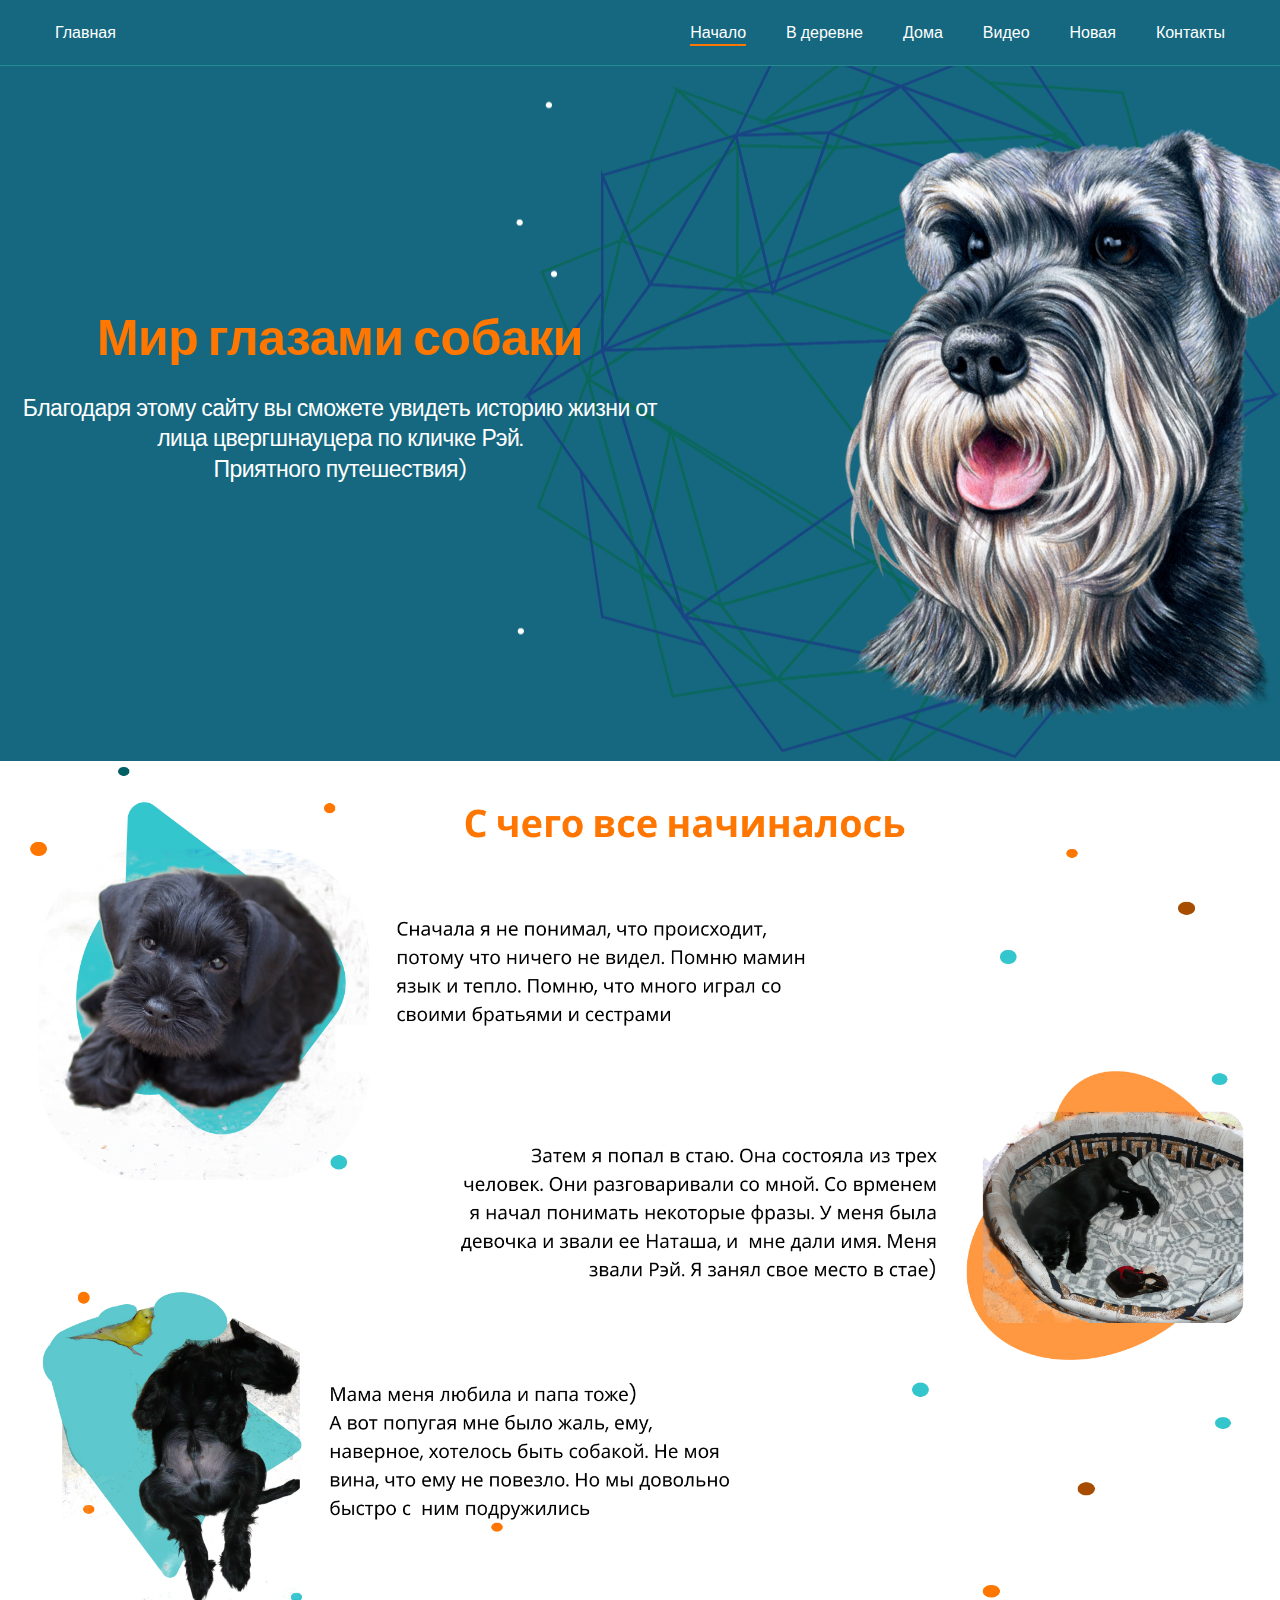
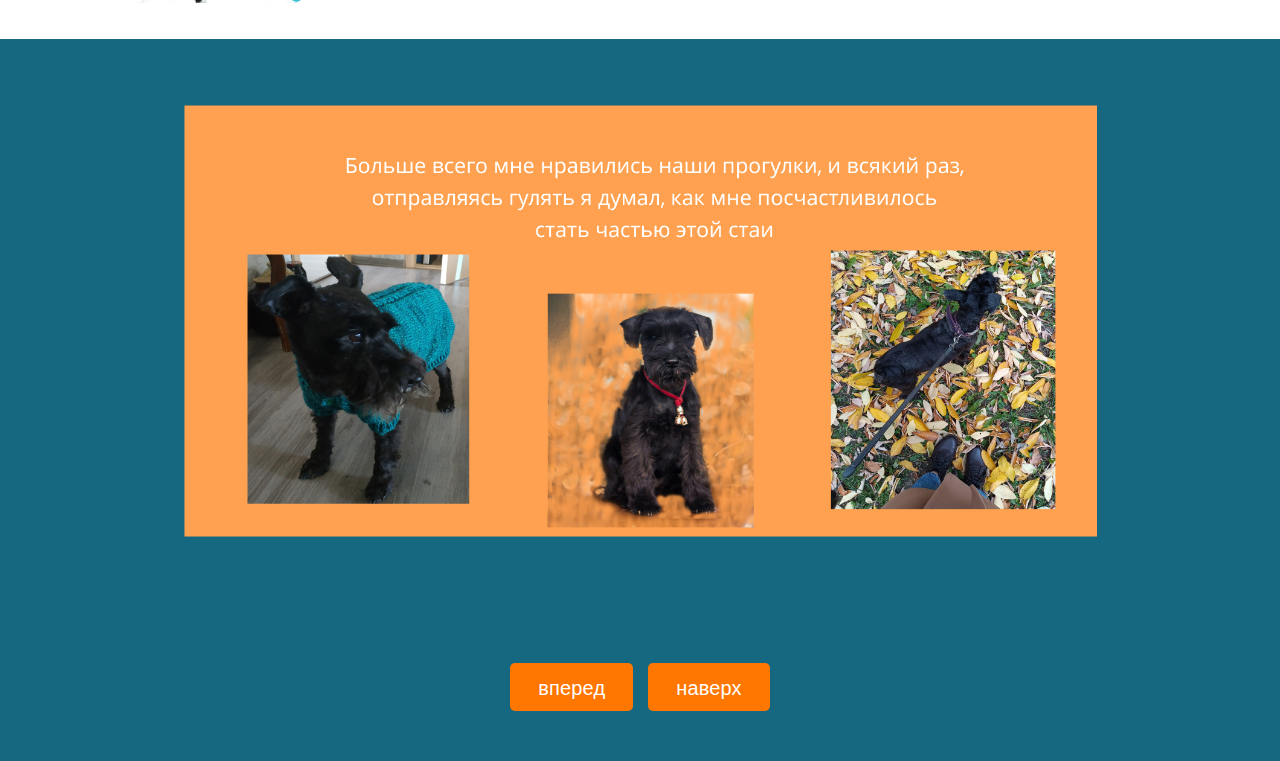
==== index.html @ 49e8dd7f "Add files via upload" ====
<!DOCTYPE html>
<html lang="en">
<head>
    <meta charset="UTF-8">
    <meta http-equiv="X-UA-Compatible" content="IE=edge">
    <meta name="viewport" content="width=device-width, initial-scale=1.0">
    <title>Цвергшнуцер</title>
    <link rel="stylesheet" href="./css/main.css">
</head>
<body>
    <nav class="nav "> <!--Блок для навигации-->
        <div class="container">

            <div class="nav-row"> <!--класс для выравнивания на одной линии-->
                <a href="./index.html" class="logo">Главная </a>
                <ul class="nav-list"> <!--список навигации-->
                    <li class="nav-list__item"><a href="./index.html" class="nav-list__link nav-list__link--active">Начало</a></li>
                    <li class="nav-list__item"><a href="./dacha.html" class="nav-list__link">В деревне</a></li>
                    <li class="nav-list__item"><a href="./home.html" class="nav-list__link">Дома</a></li>
                    <li class="nav-list__item"><a href="./video.html" class="nav-list__link">Видео</a></li>
                    <li class="nav-list__item"><a href="./new.html" class="nav-list__link" >Новая</a></li>
                    <li class="nav-list__item"><a href="./contacts1.html" class="nav-list__link">Контакты</a></li>
                </ul> 
            </div>

        </div>
    </nav>

    <header class="header ">

         <div class="header__wrapper">
             <h1 class="header__title">
                 Мир глазами собаки
            </h1>

            <div class="header__text">
                <p>Благодаря этому сайту вы сможете увидеть историю жизни от лица цвергшнауцера по кличке Рэй. <br> Приятного путешествия)
                </p>
            </div>

            <div class="header-img">
                <img src="./img/header-bg/klipartz.com.png">
            </div>

           <!-- <a href="#" class="btn">Начать погружение</a>-->

        </div>
    </header>
    
    <main class="section ">
        <div class="conteiner">
            <!--<h2 class="title-1"> С чего все начиналось</h2>-->
            <ul class="projects">
                <li class="project">
                    <img src="./img/project/пнг картинки/стр1/Frame 1.jpg" alt="project" class="project_img">
                </li>
                <li class="project">
                    <img src="./img/project/пнг картинки/стр1/Group 1.jpg" alt="project" class="project_img">
                </li>
            </ul>
        </div>
    </main>

    <footer class="footer">
        <div class="container">
            <div class="footer_wrapper">             
                <div class="nav_niz">
                    <a href="./dacha.html" class="btn">вперед</a>
                    <a href="#" class="btn">наверх</a>
                </div>
            </div>
    </footer>

</body>
</html>
---- css/main.css ----
@import "./reset.css";
@import url('https://fonts.googleapis.com/css2?family=DM+Sans:wght@400;500;700&family=Poppins:wght@400;500;700&display=swap');

/*
font-family: 'DM Sans', sans-serif;
font-family: 'Poppins', sans-serif;

*/


/*базовые цвета страницы*/
:root {
    --black: #171717;
    --green: #15687F;
    --green-border: #238d91;
    --white: #fff;
    --orange-Ak: #FF7600;
    --fon: #FFB473;

    --text-color: var(--black);
    --green-bg: var(--green);
    --gr-border: var(--green-border);
    --header-text: var(--white);
    --accent: var(--orange-Ak);
    --fon-k: var(--fon)

}


html, body {
    font-family: 'DM Sans', sans-serif;
    letter-spacing: -0.5px;
    color: var(--text-color);
   
}



/*общие классы*/

.container{
    margin: 0 auto;/*выровняем по центру(внешние отступы сверху снизу по 0/ слева и справа авто)*/
    padding: 0 15px; /*отступы сверху снизу 0/ слева справа поля по 15px*/
    max-width: 1200px; /*ширина контейнера(если размер контейнера меньше заданного то он будет автоматически уменьшаться благодаря max-width)*/

}

.none{
    display: none;
}


/*Загаловки*/
.title-1 {
    padding: 20px 0 20px;
    margin-bottom: 60px;
    font-size: 50px;
    font-weight: 700;
    line-height: 1.3;
    color: var(--orange-Ak);
    text-align: center;
}

.title-2 {
    margin-bottom: 20px;

    font-size: 30px; /*размер загаловка*/
    line-height: 1.3;
    font-weight: 700;

}

/*Навигация*/

.nav {
    padding: 20px 0; /*отступ сверху и снизу/ отступ справа и слева*/
    border-bottom: 1px solid var(--gr-border); /*полоса навигации */
    background-color: var(--green-bg); /*фон навигации*/
    color: var(--header-text); /*цвет шрифта*/
    letter-spacing: normal;

}
 /*редачим лого и менюшку*/
.nav-row {
    display: flex; /*flex выстраивает в ряд по умолчанию*/
    justify-content: space-between; /*выстраивает блоки по разным краям*/
    align-items: center; /*для того чтобы логоти и навигация стояли по центру отностельно друг друга*/
    column-gap: 30px; /*отступ между колонками*/
    row-gap: 20px; /*для мобильной версии, чтобы перестраивалось в две строки без переломов*/
    flex-wrap: wrap;

}

/*стили для логотипа( в моем случае это главная страница)*/
.logo {
    color: var(--header-text);
    font-family: 'Poppins', sans-serif; /*шрифт*/
}

/*верстаем навигацию*/
    /*внутри nav-list теги должны распологаться в ряд*/
.nav-list {
    display: flex;
    align-items: center;
    column-gap: 40px;
    font-size: 16px; /*размер букв навигации*/
    font-weight: 500; /*начертание медиум*/
    font-family: 'Poppins', sans-serif; /*шрифт*/
}

    /*внутри nav-list__link работа с ссылками*/
.nav-list__link {
    color: var(--header-text);
    transition: opacity 0.2s ease-in;
    
}

.nav-list__link:hover{
    opacity: 0.8;
}

   /*активное состояние для элемента link, кот внутри nav-list*/
.nav-list__link--active {
    position: relative;

}

.nav-list__link--active::before {
    content: "";

    position: absolute;
    left: 0;
    top: 100%;

    display: block;
    height: 2px;
    width: 100%;
    background-color: var(--accent);

}

/**/

.header{
    padding: 40px 0; /*отступы от навигации сверху снизу*/
    min-height: 695px;

    display: flex;
    justify-content: space-between; /*выровнять по горизонтали */
    align-items: center; /*выровнять по вертикали */

    background-color: var(--green-bg);
    background-image: url('./../img/header-bg/абстракция.png');
    background-repeat: no-repeat;
    background-size: auto;
    background-position: center right; /*центрируем абстракцию по вертикали и горизонтали*/



    color: var(--header-text);
    text-align: center; /*выровнять текст по центру */
}

.header__wrapper {
    padding: 0 15px; /*отступы от навигации слева справа*/
    min-width: 660px; /*ограничить по ширине текст*/

}

.header__title {
    margin-bottom: 20px; /*отступы от загаловка*/
    font-size: 50px;
    font-weight: 700;
    line-height: 1.4;
    color: var(--orange-Ak);
}

.header__text {
    margin-bottom: 40px;
    font-size: 23px;
    max-width: 650px;
    line-height: 1.333;

}

/*отступ если абзацев больше одного*/
.header__text p + p {
    margin-bottom: 0.5em; 
}


.header-img {
    position: absolute;
    transform: translate(790px, -400px);  /*расположение картинки*/
}

.btn {
    display: inline-block;
    height: 48px ; /*высота кнопки*/
    padding: 12px 28px; /*отступы от навигации сверху-снизу 12, слева-справа 28*/

    border-radius: 5px;
    background-color: var(--orange-Ak);
    color: var(--white);
    letter-spacing: 0.15px;
    font-size: 20px;
    font-weight: 500;

    transition: opacity 0.2s ease-in; /*плавное нажатие кнопки*/
}

.btn:hover {
    opacity: 0.8; /*при наведении кнопка меняет прозрачость*/
}
.btn:active{
    position: relative;
    top: 1px;
}

/*общие стили*/

.section {
    padding: 0px 0
}

.section_1 {
    padding: 70px 0;
}



/*projects*/



.projects {
    display: inline;
    flex-wrap: wrap;
    column-gap: 30px;
    row-gap: 0;

   
}
/*карточка-внутрикарточки картинка и заголовок*/

.project {
    text-align: center;

}

.nav_niz {
    display: flex;
    column-gap: 15px;

}



/* Контакты*/


.contacts-list {
    margin: 0 auto;
    max-width: 570px;/*ограничить ширину*/
    display: flex;
    flex-direction: column;
    align-items: center;
    row-gap: 40px;
    text-align: center;
}
.contacts-list_item {
    font-size: 18px;
    line-height: 1.5;
}

.contacts-list_item p + p {
    margin-top: 0.5em;

}

/*подвал*/
.footer {
    padding: 60px 0 50px;
    background-color: var(--green-bg);
    color: var(--header-text);
}

.footer_wrapper {
    display: flex;
    flex-direction: column;
    align-items: center;
    row-gap: 27px;
}

.social {
    display: flex;
    column-gap: 30px;
    align-items: center;
}

.copyright {
    font-size: 16px;
}

/*ВИДЕО*/

.videos {
    display: flex;
    flex-wrap: wrap;
    column-gap: 30px;
    row-gap: 30px;
    

}


.video_v {
    text-align: center;
    color: var(--orange-Ak);
    font-size: 30px;

}
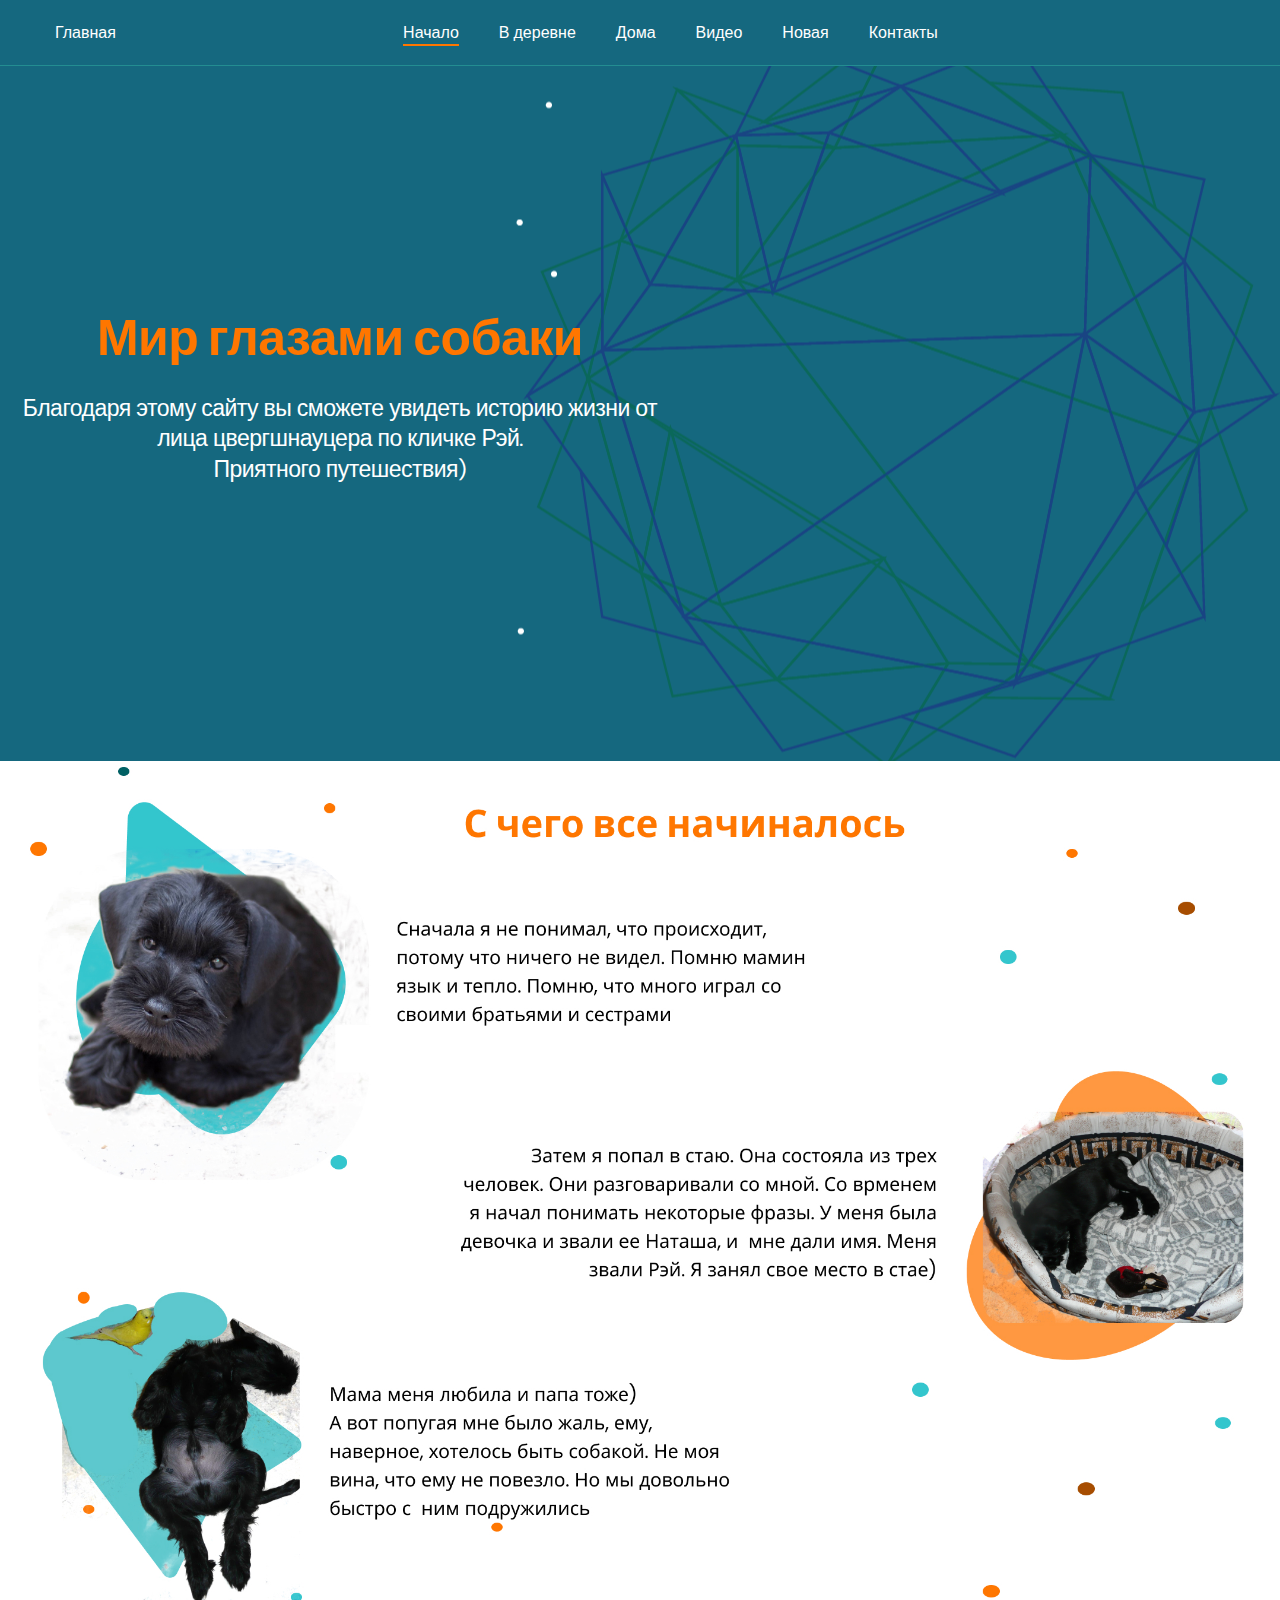
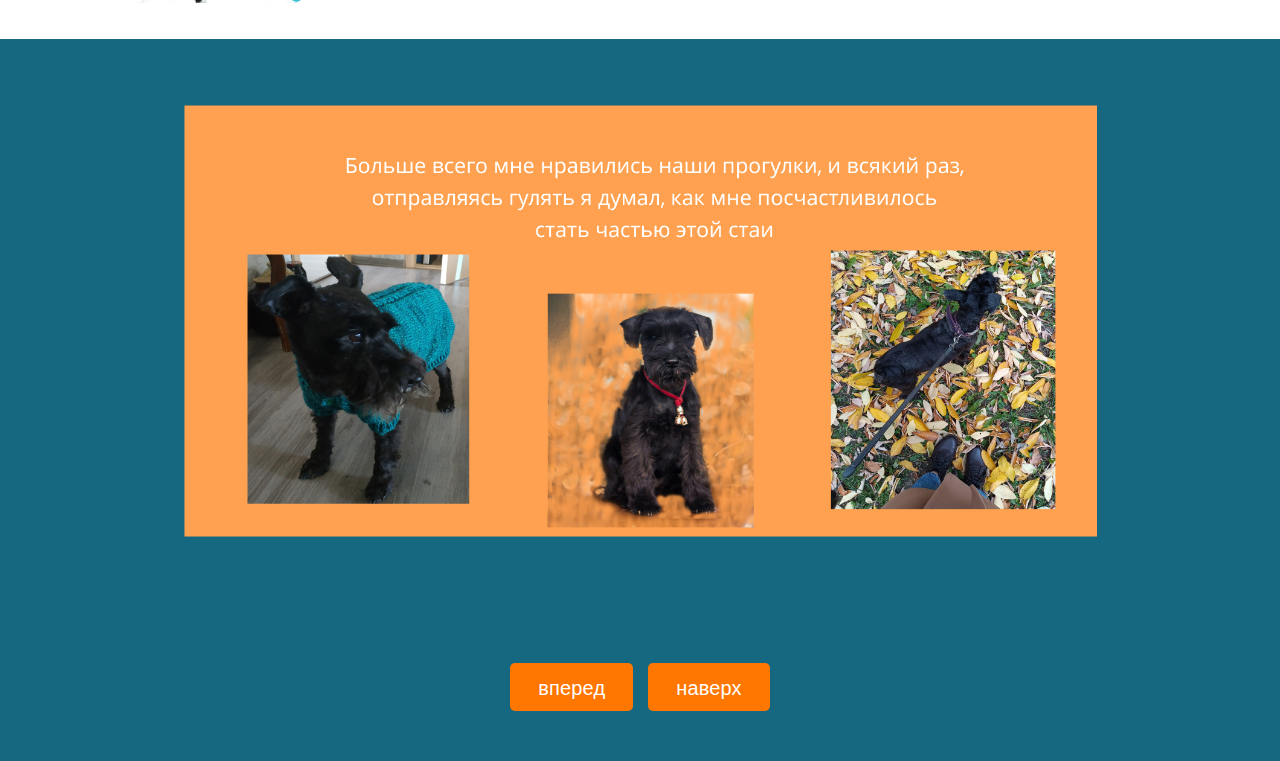
==== commit 161f8e50: "Add files via upload" ====
--- a/index.html
+++ b/index.html
@@ -21,6 +21,9 @@
                     <li class="nav-list__item"><a href="./new.html" class="nav-list__link" >Новая</a></li>
                     <li class="nav-list__item"><a href="./contacts1.html" class="nav-list__link">Контакты</a></li>
                 </ul> 
+                <button class="nav-button">
+                    <img src="./img/ikons/меню.png" alt="">
+                </button>
             </div>
 
         </div>
@@ -28,18 +31,13 @@
 
     <header class="header ">
 
-         <div class="header__wrapper">
+        <div class="header__wrapper">
              <h1 class="header__title">
                  Мир глазами собаки
             </h1>
 
             <div class="header__text">
-                <p>Благодаря этому сайту вы сможете увидеть историю жизни от лица цвергшнауцера по кличке Рэй. <br> Приятного путешествия)
-                </p>
-            </div>
-
-            <div class="header-img">
-                <img src="./img/header-bg/klipartz.com.png">
+                <p>Благодаря этому сайту вы сможете увидеть историю жизни от лица цвергшнауцера по кличке Рэй. <br> Приятного путешествия)</p>
             </div>
 
            <!-- <a href="#" class="btn">Начать погружение</a>-->
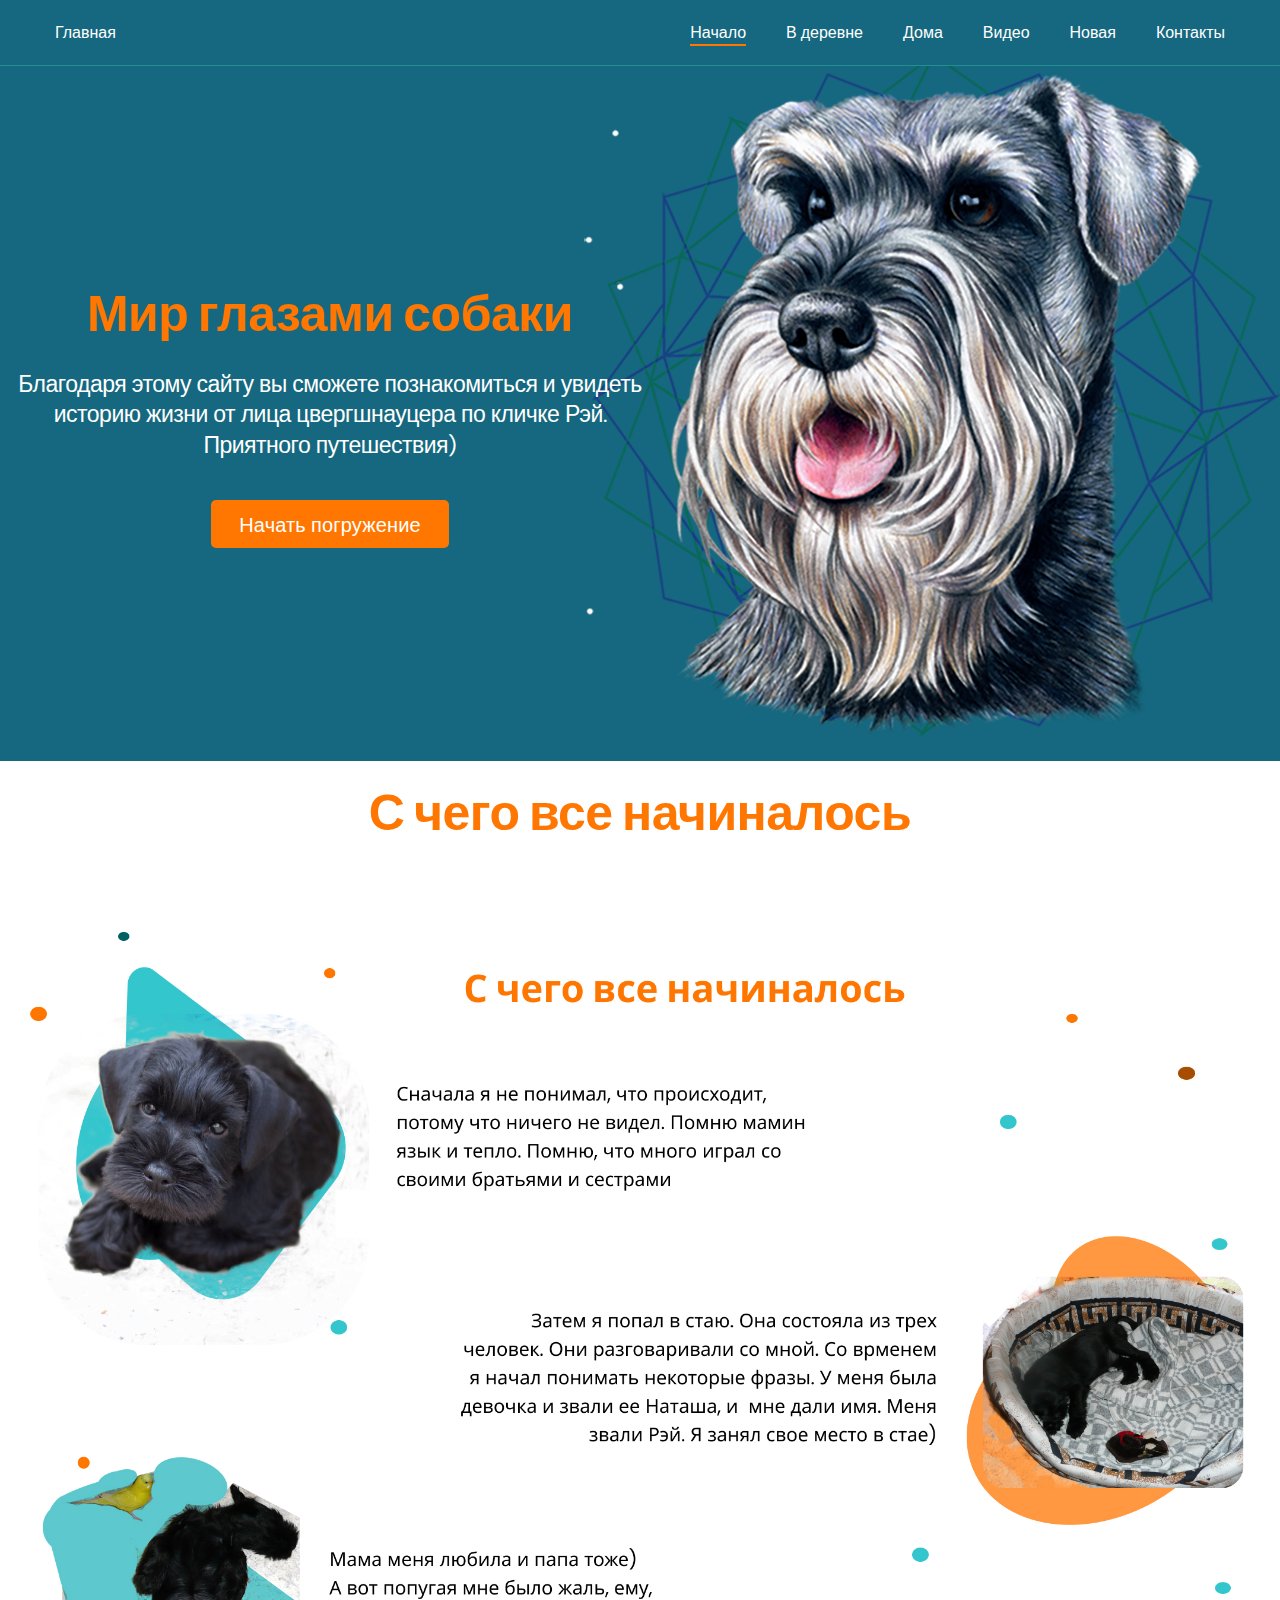
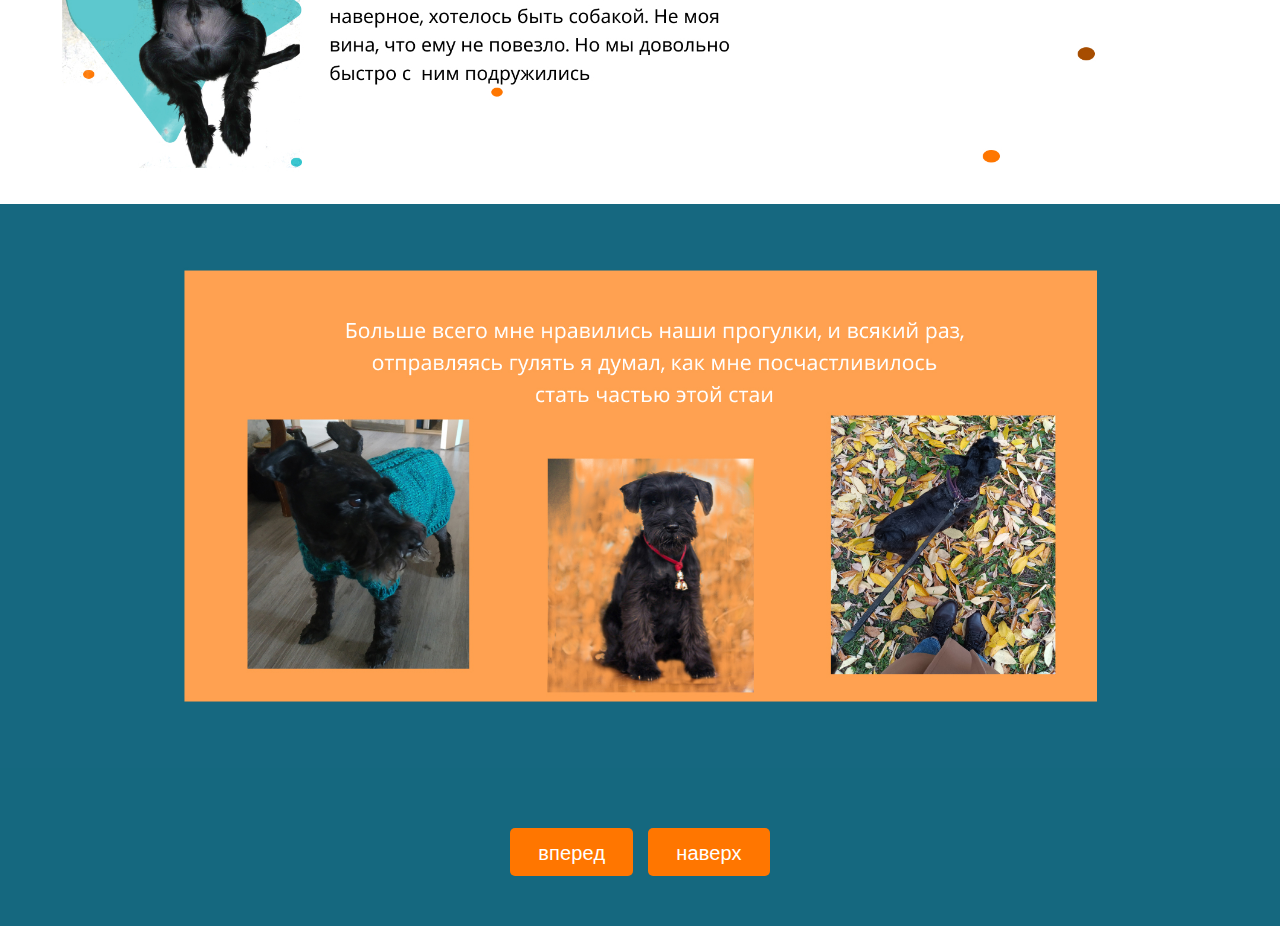
==== commit 3a7b2ee8: "Add files via upload" ====
--- a/index.html
+++ b/index.html
@@ -8,7 +8,7 @@
     <link rel="stylesheet" href="./css/main.css">
 </head>
 <body>
-    <nav class="nav "> <!--Блок для навигации-->
+    <nav class="nav open"> <!--Блок для навигации-->
         <div class="container">
 
             <div class="nav-row"> <!--класс для выравнивания на одной линии-->
@@ -37,17 +37,17 @@
             </h1>
 
             <div class="header__text">
-                <p>Благодаря этому сайту вы сможете увидеть историю жизни от лица цвергшнауцера по кличке Рэй. <br> Приятного путешествия)</p>
+                <p>Благодаря этому сайту вы сможете познакомиться и увидеть историю жизни от лица цвергшнауцера по кличке Рэй. <br> Приятного путешествия)</p>
             </div>
 
-           <!-- <a href="#" class="btn">Начать погружение</a>-->
+            <a href="#блок1" class="btn">Начать погружение</a>
 
         </div>
     </header>
     
     <main class="section ">
-        <div class="conteiner">
-            <!--<h2 class="title-1"> С чего все начиналось</h2>-->
+        <div class="conteiner" id="блок1">
+            <h2 class="title-1"> С чего все начиналось</h2>
             <ul class="projects">
                 <li class="project">
                     <img src="./img/project/пнг картинки/стр1/Frame 1.jpg" alt="project" class="project_img">
--- a/css/main.css
+++ b/css/main.css
@@ -101,6 +101,8 @@
     /*внутри nav-list теги должны распологаться в ряд*/
 .nav-list {
     display: flex;
+    flex-wrap: wrap;
+    row-gap: 10px;
     align-items: center;
     column-gap: 40px;
     font-size: 16px; /*размер букв навигации*/
@@ -108,6 +110,10 @@
     font-family: 'Poppins', sans-serif; /*шрифт*/
 }
 
+.nav-button{
+    display: none;
+}
+
     /*внутри nav-list__link работа с ссылками*/
 .nav-list__link {
     color: var(--header-text);
@@ -147,32 +153,35 @@
 
     display: flex;
     justify-content: space-between; /*выровнять по горизонтали */
+    
     align-items: center; /*выровнять по вертикали */
 
     background-color: var(--green-bg);
-    background-image: url('./../img/header-bg/абстракция.png');
+    background-image: url('./../img/header-bg/аб.png');
     background-repeat: no-repeat;
     background-size: auto;
     background-position: center right; /*центрируем абстракцию по вертикали и горизонтали*/
 
 
 
-    color: var(--header-text);
+   color: var(--header-text);
     text-align: center; /*выровнять текст по центру */
 }
 
 .header__wrapper {
     padding: 0 15px; /*отступы от навигации слева справа*/
-    min-width: 660px; /*ограничить по ширине текст*/
-
+    max-width: 660px; /*ограничить по ширине текст*/
+    column-gap: 30px;
+    
 }
 
 .header__title {
     margin-bottom: 20px; /*отступы от загаловка*/
     font-size: 50px;
-    font-weight: 700;
+    font-weight: 600;
     line-height: 1.4;
     color: var(--orange-Ak);
+    text-align: center;
 }
 
 .header__text {
@@ -180,19 +189,17 @@
     font-size: 23px;
     max-width: 650px;
     line-height: 1.333;
-
-}
-
-/*отступ если абзацев больше одного*/
-.header__text p + p {
-    margin-bottom: 0.5em; 
+    color: var(--white);
+    text-align: center;
+
 }
 
 
 .header-img {
-    position: absolute;
-    transform: translate(790px, -400px);  /*расположение картинки*/
-}
+
+
+ }/*расположение картинки*/
+
 
 .btn {
     display: inline-block;
@@ -235,9 +242,11 @@
 
 .projects {
     display: inline;
+    justify-content: center;
     flex-wrap: wrap;
     column-gap: 30px;
     row-gap: 0;
+    
 
    
 }
@@ -319,4 +328,56 @@
     color: var(--orange-Ak);
     font-size: 30px;
 
+}
+
+@media (max-width: 1220px){
+    .nav-list{
+        display: none;
+    }
+
+    .nav-button{
+        display: block;
+    }
+
+    .header{
+        min-height: unset;
+    }
+
+    .header__title{
+        font-size: 30px;
+    }
+    .header__title strong {
+        font-size: 40px;
+    }
+
+    .section {
+        padding: 40px;
+    }
+    .section_1 {
+        padding: 40px;
+    }
+
+    .title-1 {
+        padding: 30px;
+        margin-bottom: 40px;
+    }
+
+    .project_title{
+        font-size: 22px;
+    }
+
+    .footer {
+        padding: 40px 0 30px;
+    }
+    .footer_wrapper{
+        row-gap: 20px;
+    }
+
+    .social{
+        column-gap: 20px;
+    }
+
+    .social-item{
+      width: 28px;  
+    }
 }